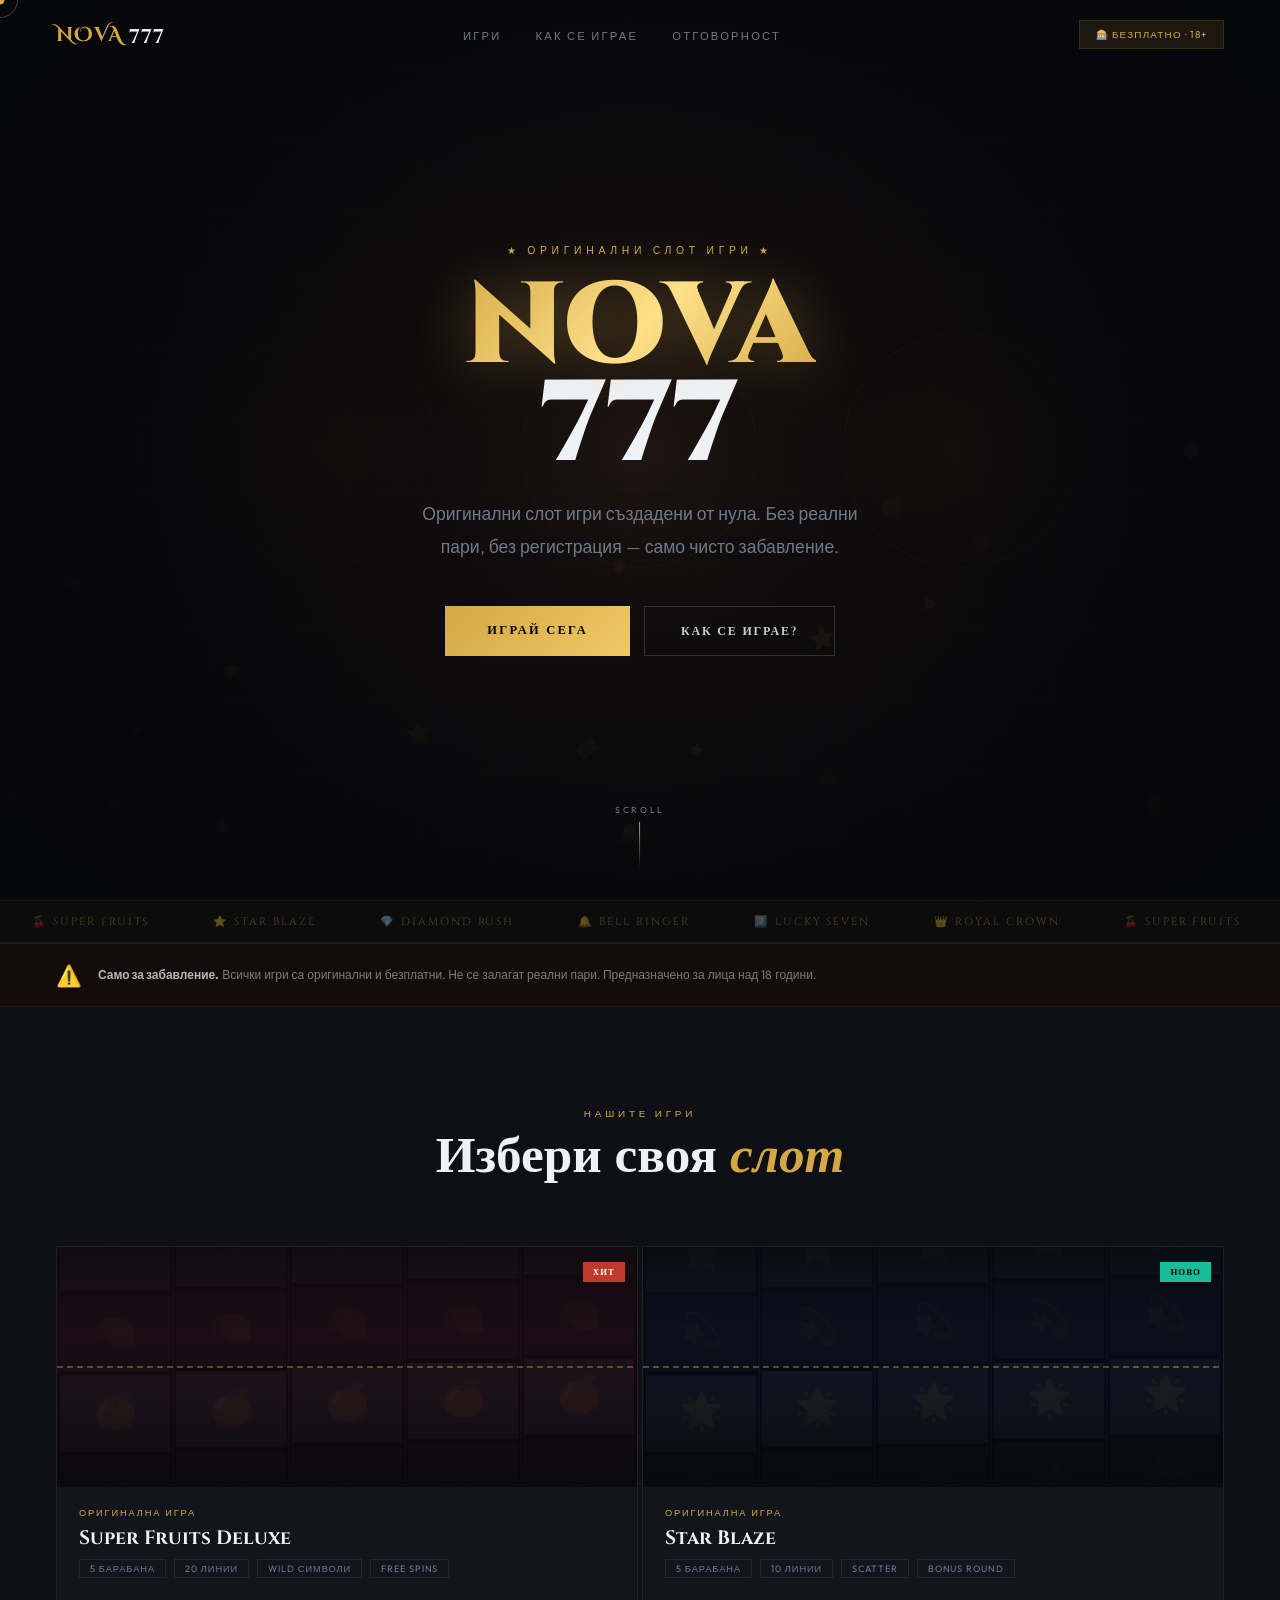
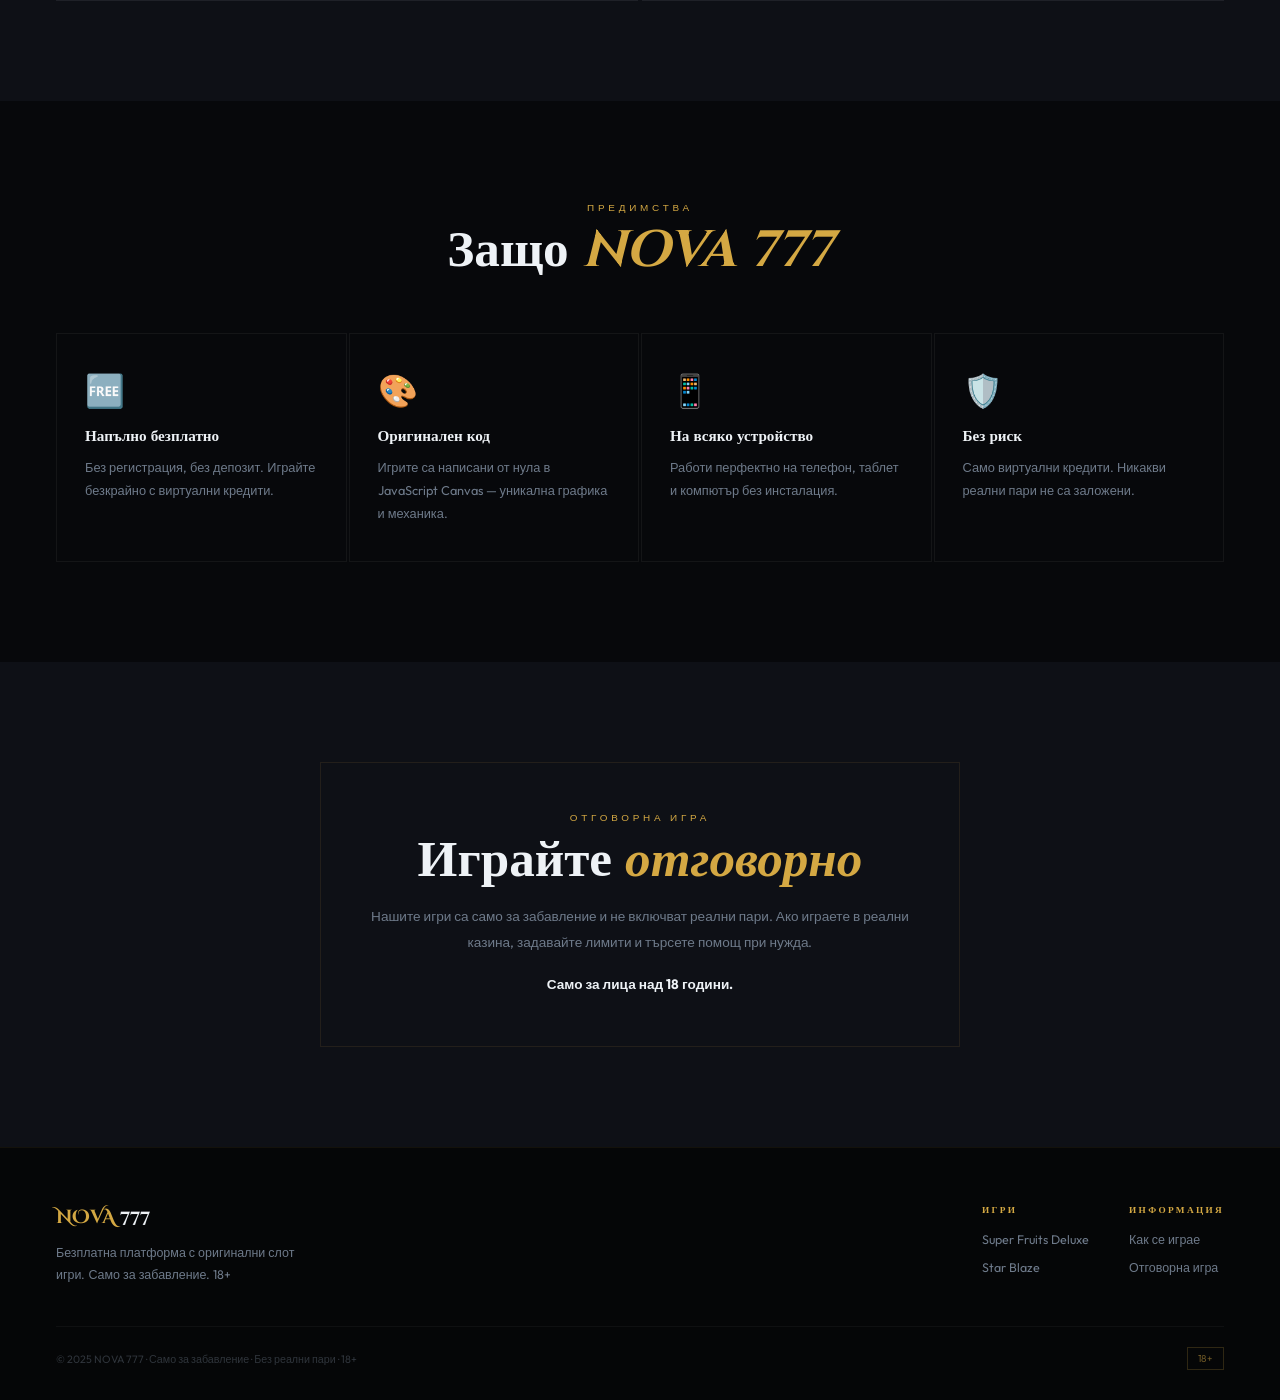
==== index.html @ d6bc98cc "Add files via upload" ====
<!DOCTYPE html>
<html lang="bg">
<head>
<meta charset="UTF-8">
<meta name="viewport" content="width=device-width, initial-scale=1.0">
<title>NOVA 777 — Безплатни Слот Игри</title>
<link href="https://fonts.googleapis.com/css2?family=Cinzel:wght@400;600;700;900&family=Cinzel+Decorative:wght@700&family=Outfit:wght@300;400;500;600&display=swap" rel="stylesheet">
<style>
:root{
  --bg:#07080b;
  --surface:#0e1016;
  --card:#13151c;
  --gold:#d4a843;
  --gold2:#f0c866;
  --gold3:#fde08a;
  --red:#c0392b;
  --teal:#1abc9c;
  --fog:#6e7a8a;
  --muted:#3a4250;
  --light:#c4cfd8;
  --white:#eef2f6;
  --border:rgba(212,168,67,.15);
}
*,*::before,*::after{margin:0;padding:0;box-sizing:border-box;}
html{scroll-behavior:smooth;}
body{background:var(--bg);color:var(--white);font-family:'Outfit',sans-serif;overflow-x:hidden;cursor:none;}

/* CURSOR */
.cur,.cur-r{position:fixed;pointer-events:none;z-index:9999;border-radius:50%;transform:translate(-50%,-50%);}
.cur{width:9px;height:9px;background:var(--gold);z-index:10000;transition:width .25s,height .25s,background .25s;}
.cur-r{width:36px;height:36px;border:1px solid rgba(212,168,67,.35);transition:width .2s,height .2s;}
body:has(a:hover) .cur,body:has(button:hover) .cur{width:18px;height:18px;background:var(--gold2);}
body:has(a:hover) .cur-r,body:has(button:hover) .cur-r{width:54px;height:54px;}

/* NAV */
nav{position:fixed;top:0;left:0;right:0;z-index:600;height:68px;display:flex;align-items:center;justify-content:space-between;padding:0 56px;transition:background .4s,border .4s;}
nav.solid{background:rgba(7,8,11,.96);backdrop-filter:blur(22px);border-bottom:1px solid var(--border);}
.logo{font-family:'Cinzel Decorative',serif;font-size:1.25rem;font-weight:700;color:var(--gold);text-decoration:none;letter-spacing:.06em;}
.logo em{color:var(--white);font-style:normal;}
.nav-links{display:flex;gap:34px;list-style:none;}
.nav-links a{font-size:.7rem;letter-spacing:.2em;text-transform:uppercase;color:var(--fog);text-decoration:none;transition:color .3s;}
.nav-links a:hover{color:var(--gold);}
.nav-pill{font-size:.62rem;letter-spacing:.12em;text-transform:uppercase;background:rgba(212,168,67,.1);border:1px solid var(--border);color:var(--gold);padding:7px 16px;font-family:'Outfit',sans-serif;}

/* HERO */
.hero{height:100vh;position:relative;display:flex;align-items:center;justify-content:center;text-align:center;overflow:hidden;}
#bgCanvas{position:absolute;inset:0;width:100%;height:100%;}
.hero-veil{position:absolute;inset:0;background:radial-gradient(ellipse at center,rgba(7,8,11,.2) 0%,rgba(7,8,11,.75) 60%,rgba(7,8,11,1) 100%);}
.hero-inner{position:relative;z-index:2;padding:0 24px;}
.hero-tag{font-size:.65rem;letter-spacing:.45em;text-transform:uppercase;color:var(--gold);margin-bottom:22px;opacity:0;animation:up .7s .3s ease both;}
.hero-h1{font-family:'Cinzel',serif;font-size:clamp(3.5rem,9vw,9.5rem);font-weight:900;line-height:.85;color:var(--white);opacity:0;animation:up .7s .6s ease both;}
.hero-h1 .shine{background:linear-gradient(135deg,var(--gold) 0%,var(--gold3) 50%,var(--gold) 100%);-webkit-background-clip:text;-webkit-text-fill-color:transparent;background-clip:text;filter:drop-shadow(0 0 30px rgba(212,168,67,.4));}
.hero-sub{font-size:clamp(.88rem,1.8vw,1.1rem);color:var(--fog);max-width:480px;margin:22px auto 0;line-height:1.9;font-weight:300;opacity:0;animation:up .7s .9s ease both;}
.hero-ctas{margin-top:42px;display:flex;gap:14px;justify-content:center;flex-wrap:wrap;opacity:0;animation:up .7s 1.2s ease both;}
.cta-main{font-family:'Cinzel',serif;font-size:.78rem;font-weight:700;letter-spacing:.18em;text-transform:uppercase;background:linear-gradient(135deg,var(--gold),var(--gold2));color:#000;padding:16px 42px;text-decoration:none;cursor:none;transition:all .3s;border:none;display:inline-block;}
.cta-main:hover{filter:brightness(1.12);transform:translateY(-2px);box-shadow:0 8px 28px rgba(212,168,67,.28);}
.cta-sec{font-family:'Cinzel',serif;font-size:.75rem;font-weight:600;letter-spacing:.15em;text-transform:uppercase;background:transparent;color:var(--light);padding:16px 36px;border:1px solid rgba(196,207,216,.2);text-decoration:none;cursor:none;display:inline-block;transition:all .3s;}
.cta-sec:hover{border-color:var(--gold);color:var(--gold);}
.hero-scroll{position:absolute;bottom:32px;left:50%;transform:translateX(-50%);display:flex;flex-direction:column;align-items:center;gap:7px;opacity:0;animation:fadeIn 1s 2s ease both;}
.hero-scroll span{font-size:.55rem;letter-spacing:.3em;text-transform:uppercase;color:var(--fog);}
.s-line{width:1px;height:46px;background:linear-gradient(var(--gold),transparent);animation:pulse 2s ease infinite;}
@keyframes up{from{opacity:0;transform:translateY(22px);}to{opacity:1;transform:translateY(0);}}
@keyframes fadeIn{from{opacity:0;}to{opacity:1;}}
@keyframes pulse{0%,100%{opacity:.35;}50%{opacity:1;}}

/* MARQUEE */
.ticker{padding:13px 0;overflow:hidden;border-top:1px solid rgba(212,168,67,.08);border-bottom:1px solid rgba(212,168,67,.08);background:rgba(212,168,67,.025);}
.ticker-inner{display:flex;width:max-content;animation:scroll 40s linear infinite;}
.t-item{padding:0 32px;white-space:nowrap;font-family:'Cinzel',serif;font-size:.68rem;letter-spacing:.18em;text-transform:uppercase;color:rgba(212,168,67,.35);}
@keyframes scroll{from{transform:translateX(0);}to{transform:translateX(-50%);}}

/* SECTIONS */
.section{padding:100px 56px;}
.s-label{font-size:.62rem;letter-spacing:.38em;text-transform:uppercase;color:var(--gold);margin-bottom:13px;}
.s-h{font-family:'Cinzel',serif;font-weight:700;font-size:clamp(2rem,4vw,3.8rem);line-height:.95;color:var(--white);}
.s-h em{font-style:italic;color:var(--gold);}

/* GAMES LOBBY */
.lobby{background:var(--surface);}
.lobby-head{text-align:center;margin-bottom:64px;}
.games-grid{display:grid;grid-template-columns:repeat(2,1fr);gap:4px;}
.game-tile{position:relative;background:var(--card);border:1px solid rgba(255,255,255,.05);overflow:hidden;cursor:none;transition:border-color .4s;}
.game-tile:hover{border-color:var(--border);}
.game-preview{height:240px;position:relative;overflow:hidden;}
.game-preview canvas{width:100%;height:100%;display:block;}
.game-hover{position:absolute;inset:0;display:flex;align-items:center;justify-content:center;background:rgba(7,8,11,.75);opacity:0;transition:opacity .4s;}
.game-tile:hover .game-hover{opacity:1;}
.play-cta{font-family:'Cinzel',serif;font-size:.75rem;font-weight:700;letter-spacing:.18em;text-transform:uppercase;background:var(--gold);color:#000;padding:13px 32px;border:none;cursor:none;transition:background .3s;}
.play-cta:hover{background:var(--gold2);}
.game-meta{padding:20px 22px 22px;}
.game-label{font-size:.58rem;letter-spacing:.2em;text-transform:uppercase;color:var(--gold);margin-bottom:7px;}
.game-title{font-family:'Cinzel',serif;font-size:1.2rem;font-weight:700;color:var(--white);margin-bottom:8px;}
.game-info-row{display:flex;gap:8px;flex-wrap:wrap;}
.game-chip{font-size:.58rem;letter-spacing:.1em;text-transform:uppercase;border:1px solid rgba(255,255,255,.07);color:var(--fog);padding:3px 10px;}
.game-badge-wrap{position:absolute;top:12px;right:12px;}
.gbadge{font-family:'Cinzel',serif;font-size:.55rem;font-weight:700;letter-spacing:.12em;text-transform:uppercase;padding:4px 10px;}
.gbadge-hot{background:var(--red);color:#fff;}
.gbadge-new{background:var(--teal);color:#000;}

/* FEATURES */
.features{background:var(--bg);}
.feat-grid{display:grid;grid-template-columns:repeat(4,1fr);gap:2px;margin-top:58px;}
.feat{padding:36px 28px;border:1px solid rgba(255,255,255,.05);transition:border-color .4s,background .4s;}
.feat:hover{border-color:var(--border);background:rgba(212,168,67,.03);}
.feat-ico{font-size:2rem;margin-bottom:16px;}
.feat h3{font-family:'Cinzel',serif;font-size:.95rem;font-weight:700;color:var(--white);margin-bottom:9px;}
.feat p{font-size:.8rem;color:var(--fog);line-height:1.8;}

/* DISCLAIMER */
.disc{background:rgba(192,57,43,.06);border-top:1px solid rgba(192,57,43,.18);border-bottom:1px solid rgba(192,57,43,.18);padding:18px 56px;display:flex;gap:16px;align-items:center;}
.disc p{font-size:.75rem;color:rgba(255,255,255,.45);line-height:1.6;}
.disc strong{color:rgba(255,255,255,.7);}

/* FOOTER */
footer{background:#050607;padding:56px 56px 30px;border-top:1px solid rgba(212,168,67,.07);}
.foot-row{display:flex;justify-content:space-between;align-items:flex-start;gap:40px;flex-wrap:wrap;margin-bottom:40px;}
.foot-logo{font-family:'Cinzel Decorative',serif;font-size:1.2rem;font-weight:700;color:var(--gold);display:block;margin-bottom:12px;text-decoration:none;}
.foot-logo em{color:var(--white);font-style:normal;}
.foot-desc{font-size:.78rem;color:var(--fog);line-height:1.8;max-width:260px;}
.foot-links{display:flex;gap:40px;}
.foot-col h4{font-family:'Cinzel',serif;font-size:.58rem;letter-spacing:.25em;text-transform:uppercase;color:var(--gold);margin-bottom:12px;}
.foot-col ul{list-style:none;display:flex;flex-direction:column;gap:8px;}
.foot-col a{font-size:.78rem;color:var(--fog);text-decoration:none;transition:color .3s;}
.foot-col a:hover{color:var(--gold);}
.foot-bottom{display:flex;justify-content:space-between;align-items:center;padding-top:20px;border-top:1px solid rgba(255,255,255,.04);flex-wrap:wrap;gap:10px;}
.foot-bottom p{font-size:.67rem;color:rgba(110,122,138,.4);}
.age-badge{font-size:.62rem;letter-spacing:.08em;border:1px solid rgba(212,168,67,.2);color:rgba(212,168,67,.5);padding:4px 10px;}

/* REVEAL */
.reveal{opacity:0;transform:translateY(28px);transition:opacity .85s ease,transform .85s ease;}
.reveal.in{opacity:1;transform:translateY(0);}

@media(max-width:960px){
  nav{padding:0 22px;} .nav-links{display:none;}
  .section,.lobby,.features,.disc,footer{padding-left:22px;padding-right:22px;}
  .games-grid{grid-template-columns:1fr;}
  .feat-grid{grid-template-columns:1fr 1fr;}
}
@media(max-width:520px){.feat-grid{grid-template-columns:1fr;}}
</style>
</head>
<body>
<div class="cur" id="cur"></div>
<div class="cur-r" id="curR"></div>

<!-- NAV -->
<nav id="nav">
  <a href="index.html" class="logo">NOVA <em>777</em></a>
  <ul class="nav-links">
    <li><a href="#games">Игри</a></li>
    <li><a href="#how">Как се играе</a></li>
    <li><a href="#responsible">Отговорност</a></li>
  </ul>
  <div class="nav-pill">🎰 Безплатно · 18+</div>
</nav>

<!-- HERO -->
<section class="hero">
  <canvas id="bgCanvas"></canvas>
  <div class="hero-veil"></div>
  <div class="hero-inner">
    <p class="hero-tag">★ Оригинални слот игри ★</p>
    <h1 class="hero-h1"><span class="shine">NOVA</span><br>777</h1>
    <p class="hero-sub">Оригинални слот игри създадени от нула. Без реални пари, без регистрация — само чисто забавление.</p>
    <div class="hero-ctas">
      <a href="#games" class="cta-main">Играй сега</a>
      <a href="#how" class="cta-sec">Как се играе?</a>
    </div>
  </div>
  <div class="hero-scroll"><span>Scroll</span><div class="s-line"></div></div>
</section>

<!-- TICKER -->
<div class="ticker">
  <div class="ticker-inner">
    <div class="t-item">🍒 Super Fruits</div><div class="t-item">⭐ Star Blaze</div>
    <div class="t-item">💎 Diamond Rush</div><div class="t-item">🔔 Bell Ringer</div>
    <div class="t-item">7️⃣ Lucky Seven</div><div class="t-item">👑 Royal Crown</div>
    <div class="t-item">🍒 Super Fruits</div><div class="t-item">⭐ Star Blaze</div>
    <div class="t-item">💎 Diamond Rush</div><div class="t-item">🔔 Bell Ringer</div>
    <div class="t-item">7️⃣ Lucky Seven</div><div class="t-item">👑 Royal Crown</div>
  </div>
</div>

<!-- DISCLAIMER -->
<div class="disc">
  <span style="font-size:1.3rem;flex-shrink:0">⚠️</span>
  <p><strong>Само за забавление.</strong> Всички игри са оригинални и безплатни. Не се залагат реални пари. Предназначено за лица над 18 години.</p>
</div>

<!-- GAMES -->
<section class="lobby section" id="games">
  <div class="lobby-head reveal">
    <p class="s-label">Нашите игри</p>
    <h2 class="s-h">Избери своя <em>слот</em></h2>
  </div>
  <div class="games-grid reveal">

    <!-- GAME 1 — Super Fruits -->
    <div class="game-tile">
      <div class="game-preview">
        <canvas id="previewCanvas1"></canvas>
        <div class="game-hover">
          <a href="slot-superfruits.html" class="play-cta">▶ Играй безплатно</a>
        </div>
      </div>
      <div class="game-badge-wrap"><span class="gbadge gbadge-hot">ХИТ</span></div>
      <div class="game-meta">
        <div class="game-label">Оригинална игра</div>
        <div class="game-title">Super Fruits Deluxe</div>
        <div class="game-info-row">
          <span class="game-chip">5 барабана</span>
          <span class="game-chip">20 линии</span>
          <span class="game-chip">Wild символи</span>
          <span class="game-chip">Free Spins</span>
        </div>
      </div>
    </div>

    <!-- GAME 2 — Star Blaze -->
    <div class="game-tile">
      <div class="game-preview">
        <canvas id="previewCanvas2"></canvas>
        <div class="game-hover">
          <a href="slot-starblaze.html" class="play-cta">▶ Играй безплатно</a>
        </div>
      </div>
      <div class="game-badge-wrap"><span class="gbadge gbadge-new">НОВО</span></div>
      <div class="game-meta">
        <div class="game-label">Оригинална игра</div>
        <div class="game-title">Star Blaze</div>
        <div class="game-info-row">
          <span class="game-chip">5 барабана</span>
          <span class="game-chip">10 линии</span>
          <span class="game-chip">Scatter</span>
          <span class="game-chip">Bonus Round</span>
        </div>
      </div>
    </div>

  </div>
</section>

<!-- FEATURES -->
<section class="features section" id="how">
  <div class="reveal" style="text-align:center">
    <p class="s-label">Предимства</p>
    <h2 class="s-h">Защо <em>NOVA 777</em></h2>
  </div>
  <div class="feat-grid">
    <div class="feat reveal"><div class="feat-ico">🆓</div><h3>Напълно безплатно</h3><p>Без регистрация, без депозит. Играйте безкрайно с виртуални кредити.</p></div>
    <div class="feat reveal" style="transition-delay:.1s"><div class="feat-ico">🎨</div><h3>Оригинален код</h3><p>Игрите са написани от нула в JavaScript Canvas — уникална графика и механика.</p></div>
    <div class="feat reveal" style="transition-delay:.2s"><div class="feat-ico">📱</div><h3>На всяко устройство</h3><p>Работи перфектно на телефон, таблет и компютър без инсталация.</p></div>
    <div class="feat reveal" style="transition-delay:.3s"><div class="feat-ico">🛡️</div><h3>Без риск</h3><p>Само виртуални кредити. Никакви реални пари не са заложени.</p></div>
  </div>
</section>

<!-- RESPONSIBLE -->
<section class="section" id="responsible" style="background:var(--surface);text-align:center;">
  <div class="reveal" style="max-width:640px;margin:0 auto;border:1px solid rgba(212,168,67,.1);padding:48px 40px;">
    <p class="s-label">Отговорна игра</p>
    <h2 class="s-h" style="margin-bottom:18px;">Играйте <em>отговорно</em></h2>
    <p style="font-size:.85rem;color:var(--fog);line-height:1.9;margin-bottom:16px;">Нашите игри са само за забавление и не включват реални пари. Ако играете в реални казина, задавайте лимити и търсете помощ при нужда.</p>
    <p style="font-size:.85rem;color:var(--fog);line-height:1.9;"><strong style="color:var(--white)">Само за лица над 18 години.</strong></p>
  </div>
</section>

<!-- FOOTER -->
<footer>
  <div class="foot-row">
    <div>
      <a href="index.html" class="foot-logo">NOVA <em>777</em></a>
      <p class="foot-desc">Безплатна платформа с оригинални слот игри. Само за забавление. 18+</p>
    </div>
    <div class="foot-links">
      <div class="foot-col">
        <h4>Игри</h4>
        <ul>
          <li><a href="slot-superfruits.html">Super Fruits Deluxe</a></li>
          <li><a href="slot-starblaze.html">Star Blaze</a></li>
        </ul>
      </div>
      <div class="foot-col">
        <h4>Информация</h4>
        <ul>
          <li><a href="#how">Как се играе</a></li>
          <li><a href="#responsible">Отговорна игра</a></li>
        </ul>
      </div>
    </div>
  </div>
  <div class="foot-bottom">
    <p>© 2025 NOVA 777 · Само за забавление · Без реални пари · 18+</p>
    <span class="age-badge">18+</span>
  </div>
</footer>

<script>
// CURSOR
const cur=document.getElementById('cur'),curR=document.getElementById('curR');
let mx=0,my=0,rx=0,ry=0;
document.addEventListener('mousemove',e=>{mx=e.clientX;my=e.clientY;cur.style.left=mx+'px';cur.style.top=my+'px';});
(function a(){rx+=(mx-rx)*.12;ry+=(my-ry)*.12;curR.style.left=rx+'px';curR.style.top=ry+'px';requestAnimationFrame(a);})();
window.addEventListener('scroll',()=>document.getElementById('nav').classList.toggle('solid',scrollY>50));
const ro=new IntersectionObserver(e=>e.forEach(x=>{if(x.isIntersecting){x.target.classList.add('in');ro.unobserve(x.target);}}),{threshold:.1});
document.querySelectorAll('.reveal').forEach(el=>ro.observe(el));

// HERO CANVAS — particle reel
(function(){
  const cv=document.getElementById('bgCanvas'),ctx=cv.getContext('2d');
  let W,H,t=0;
  const resize=()=>{W=cv.width=cv.offsetWidth;H=cv.height=cv.offsetHeight;};
  resize();window.addEventListener('resize',resize);
  const SYMS=['🍒','7','⭐','💎','🔔','🃏','🍋','🍊','🫐'];
  const pts=Array.from({length:55},()=>({x:Math.random(),y:Math.random()+.5,vy:.0003+Math.random()*.0004,s:SYMS[Math.floor(Math.random()*SYMS.length)],sz:Math.random()*14+8,op:Math.random()*.1+.03,r:Math.random()*6.28,vr:(Math.random()-.5)*.002}));
  function draw(){
    const bg=ctx.createRadialGradient(W/2,H/2,0,W/2,H/2,Math.max(W,H)*.75);
    bg.addColorStop(0,'#10080c');bg.addColorStop(.6,'#080608');bg.addColorStop(1,'#050407');
    ctx.fillStyle=bg;ctx.fillRect(0,0,W,H);
    // grid
    ctx.strokeStyle='rgba(212,168,67,.03)';ctx.lineWidth=1;
    for(let x=0;x<W;x+=70){ctx.beginPath();ctx.moveTo(x,0);ctx.lineTo(x,H);ctx.stroke();}
    for(let y=0;y<H;y+=70){ctx.beginPath();ctx.moveTo(0,y);ctx.lineTo(W,y);ctx.stroke();}
    // center glow
    const cg=ctx.createRadialGradient(W/2,H/2,0,W/2,H/2,W*.5);
    cg.addColorStop(0,'rgba(212,168,67,.07)');cg.addColorStop(1,'rgba(212,168,67,0)');
    ctx.fillStyle=cg;ctx.fillRect(0,0,W,H);
    // symbols
    pts.forEach(p=>{
      p.y-=p.vy;p.r+=p.vr;
      if(p.y<-.05)p.y=1.05;
      ctx.save();ctx.globalAlpha=p.op;ctx.translate(p.x*W,p.y*H);ctx.rotate(p.r);
      ctx.font=`${p.sz}px serif`;ctx.textAlign='center';ctx.textBaseline='middle';
      ctx.fillText(p.s,0,0);ctx.restore();
    });
    // rings
    [.25,.5,.75].forEach((rx,i)=>{
      const ry2=H*.5,rad=Math.min(W,H)*.13;
      ctx.save();ctx.translate(rx*W,ry2);ctx.rotate(t*.002*(i%2?1:-1));
      ctx.beginPath();ctx.arc(0,0,rad,0,Math.PI*2);
      const rg=ctx.createRadialGradient(0,0,0,0,0,rad);
      rg.addColorStop(0,`rgba(212,168,67,${.03+i*.01})`);rg.addColorStop(1,'rgba(212,168,67,0)');
      ctx.fillStyle=rg;ctx.fill();
      ctx.strokeStyle=`rgba(212,168,67,${.04+i*.015})`;ctx.lineWidth=1;ctx.stroke();
      ctx.restore();
    });
    t+=.4;requestAnimationFrame(draw);
  }
  draw();
})();

// PREVIEW CANVASES
function drawPreview(id,colors,symbols){
  const cv=document.getElementById(id);if(!cv)return;
  const ctx=cv.getContext('2d');
  cv.width=cv.offsetWidth;cv.height=cv.offsetHeight;
  const W=cv.width,H=cv.height;
  let t=0,reelPos=[0,0,0,0,0];
  const COLS=5,SYM_H=H/3;
  function frame(){
    // BG
    const bg=ctx.createLinearGradient(0,0,0,H);
    bg.addColorStop(0,colors[0]);bg.addColorStop(1,colors[1]);
    ctx.fillStyle=bg;ctx.fillRect(0,0,W,H);
    // Reels
    const rW=W/COLS;
    for(let c=0;c<COLS;c++){
      reelPos[c]=(reelPos[c]+.8+c*.1)%(symbols.length*SYM_H);
      ctx.save();ctx.rect(c*rW+2,0,rW-4,H);ctx.clip();
      for(let s=0;s<symbols.length+2;s++){
        const sy=s*SYM_H-reelPos[c];
        if(sy>-SYM_H&&sy<H+SYM_H){
          // reel bg
          ctx.fillStyle=`rgba(255,255,255,${s%2===0?.04:.02})`;
          ctx.fillRect(c*rW+3,sy+2,rW-6,SYM_H-4);
          // symbol
          ctx.font=`${SYM_H*.45}px serif`;ctx.textAlign='center';ctx.textBaseline='middle';
          ctx.fillText(symbols[s%symbols.length],c*rW+rW/2,sy+SYM_H/2);
        }
      }
      ctx.restore();
      // divider
      ctx.strokeStyle='rgba(255,255,255,.06)';ctx.lineWidth=1;
      ctx.beginPath();ctx.moveTo(c*rW,0);ctx.lineTo(c*rW,H);ctx.stroke();
    }
    // payline
    const py=H/2;
    ctx.strokeStyle='rgba(212,168,67,.4)';ctx.lineWidth=2;ctx.setLineDash([6,4]);
    ctx.beginPath();ctx.moveTo(0,py);ctx.lineTo(W,py);ctx.stroke();
    ctx.setLineDash([]);
    // vignette
    const vg=ctx.createLinearGradient(0,0,0,H);
    vg.addColorStop(0,'rgba(7,8,11,.7)');vg.addColorStop(.35,'rgba(7,8,11,0)');
    vg.addColorStop(.65,'rgba(7,8,11,0)');vg.addColorStop(1,'rgba(7,8,11,.7)');
    ctx.fillStyle=vg;ctx.fillRect(0,0,W,H);
    t++;requestAnimationFrame(frame);
  }
  frame();
}
drawPreview('previewCanvas1',['#1a0a10','#0d0510'],['🍒','🍋','🍊','🍇','🍉','⭐','💎','🔔']);
drawPreview('previewCanvas2',['#050d1a','#030810'],['⭐','💫','🌟','✨','🌙','🌠','💠','🔷']);
</script>
</body>
</html>
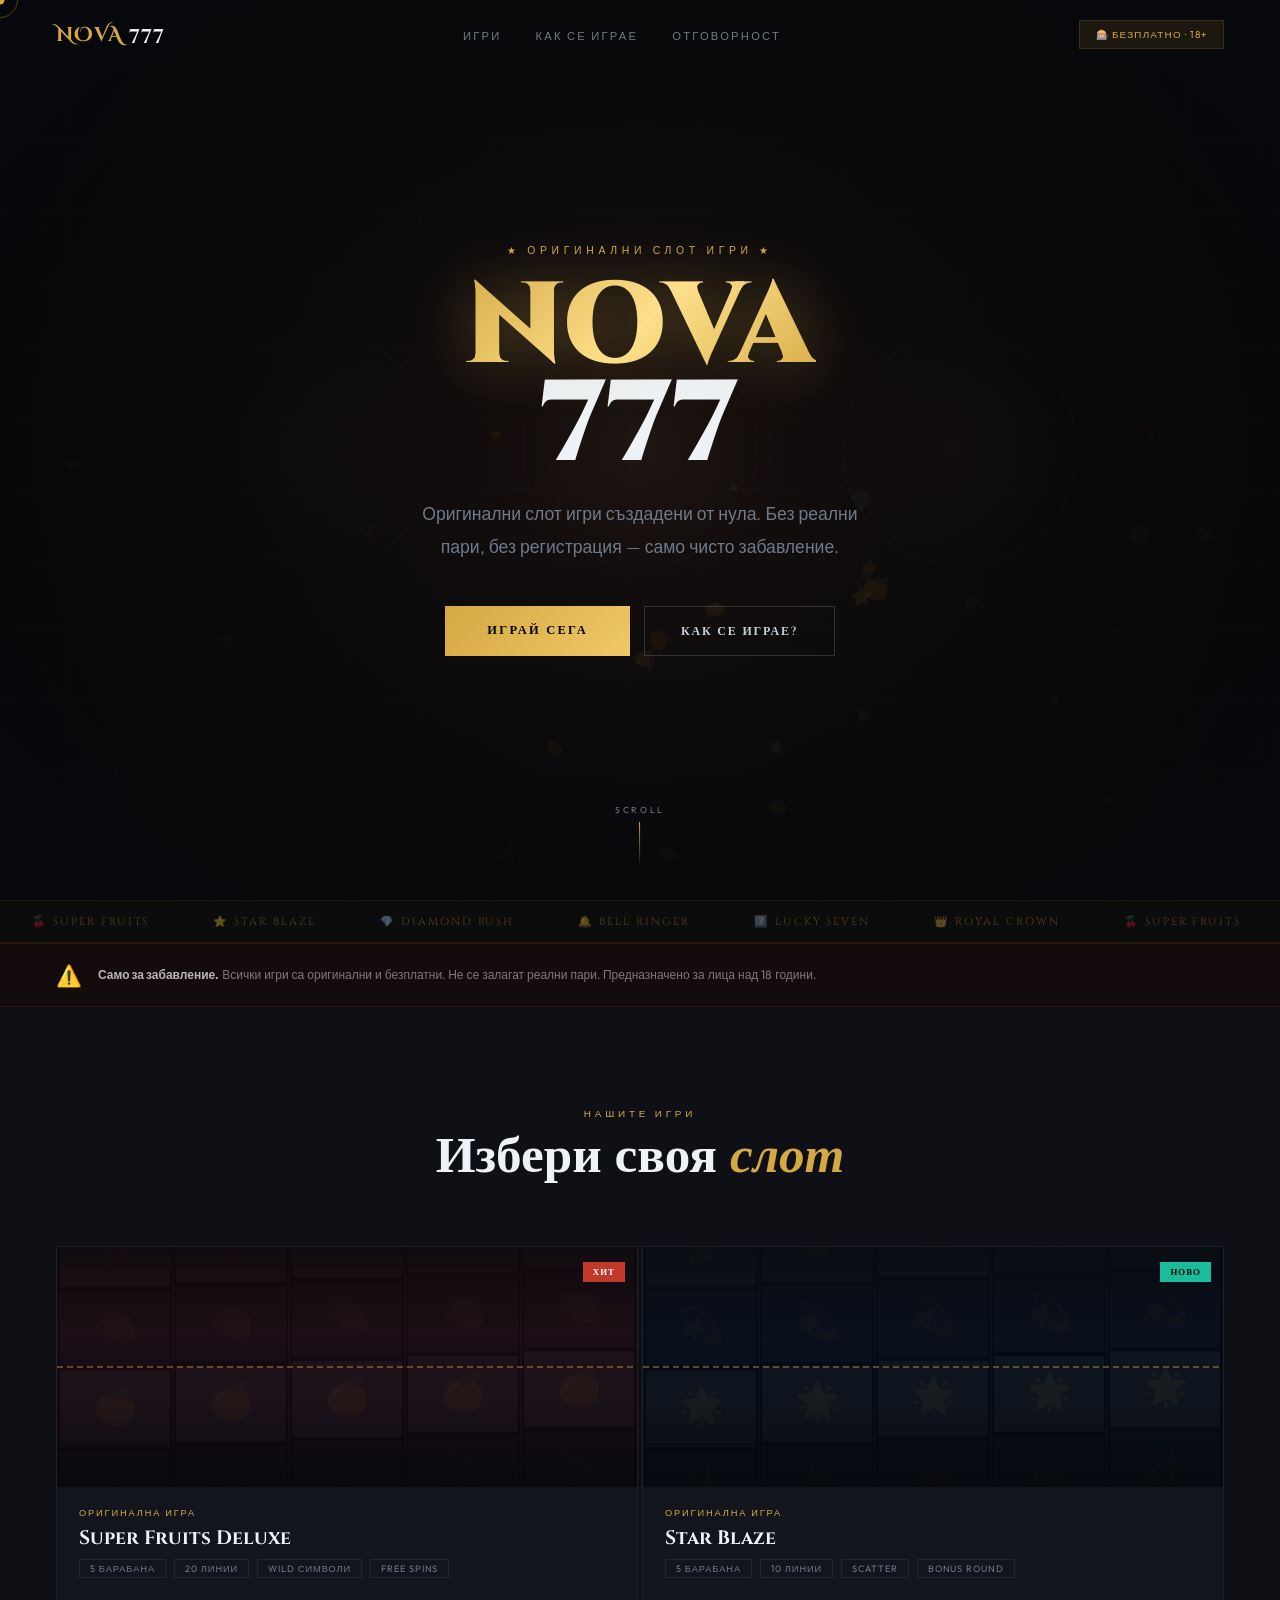
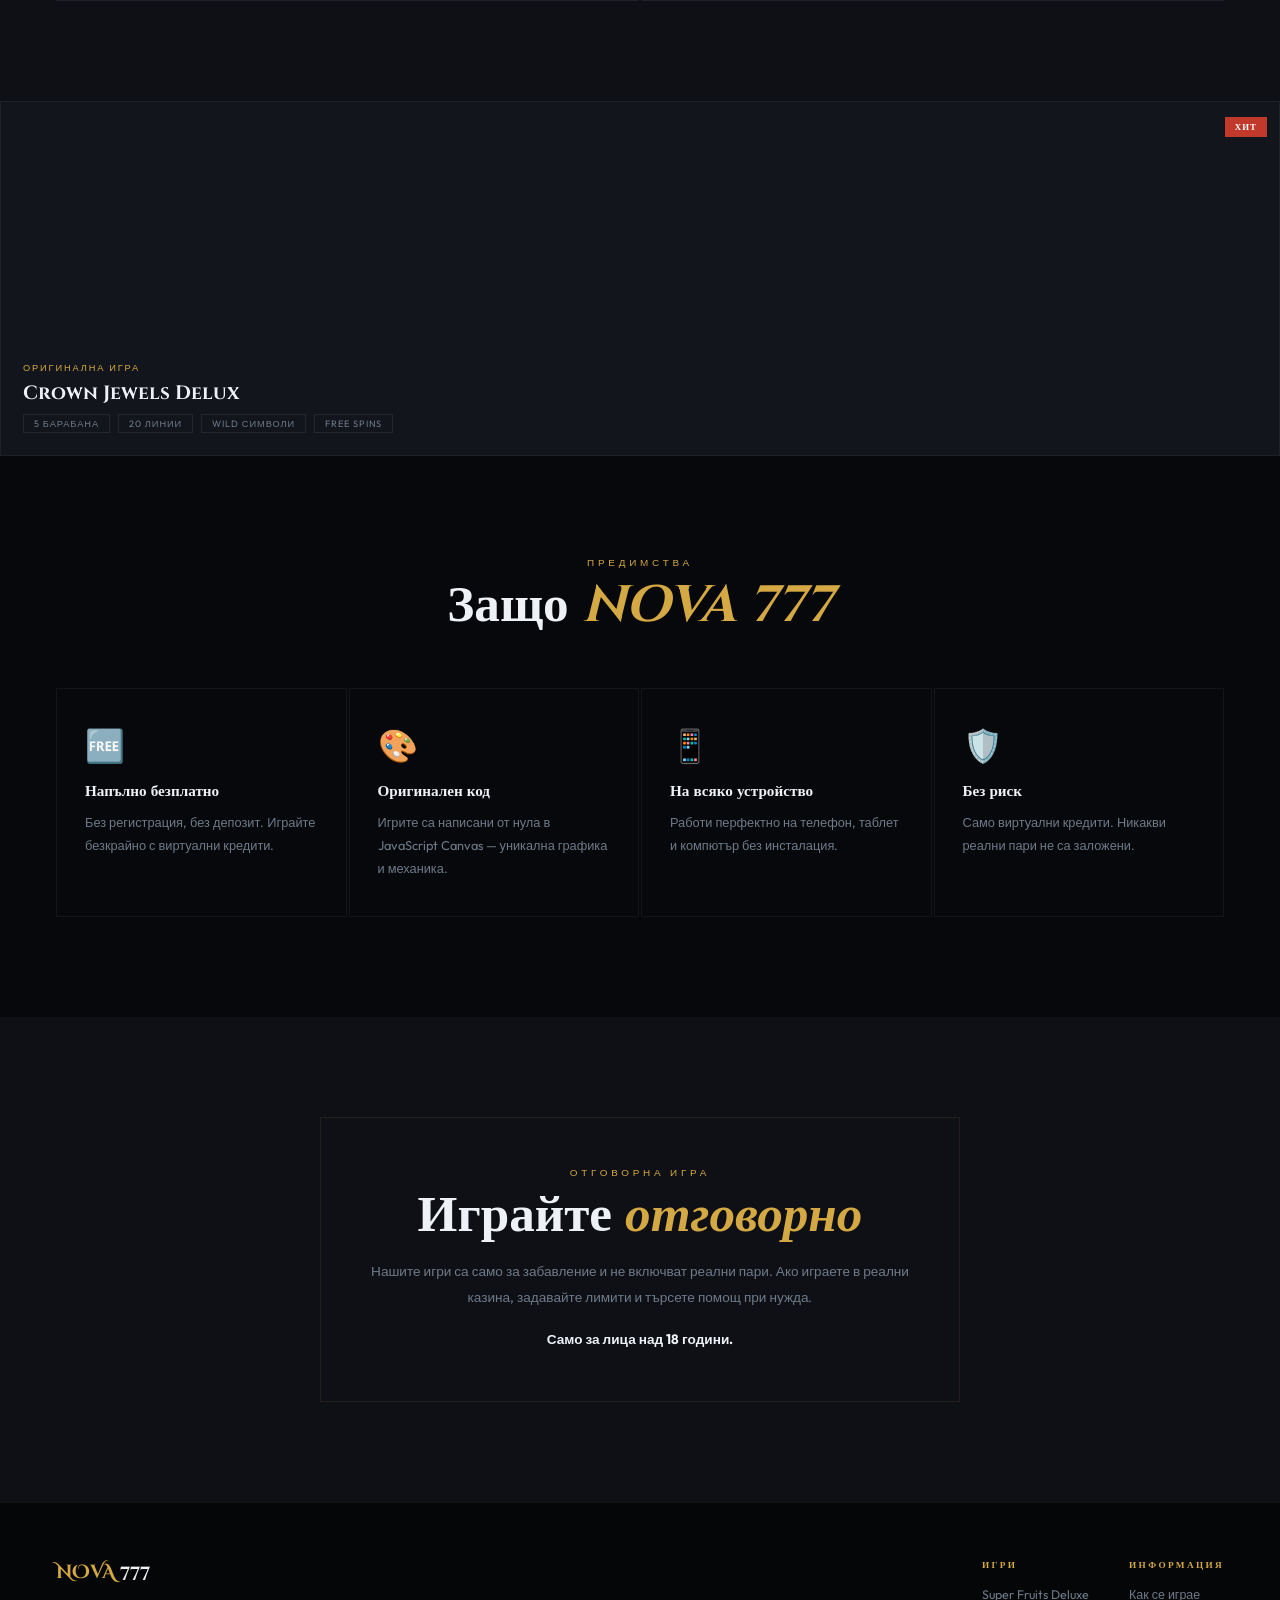
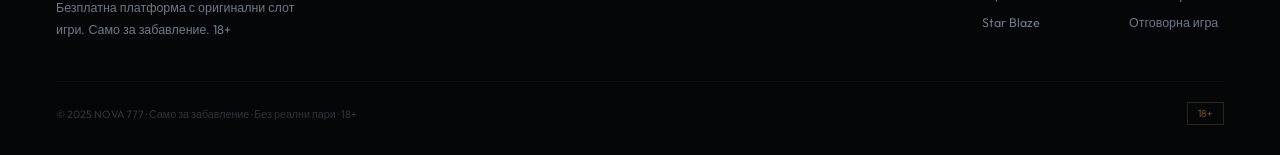
==== commit 96cc60e1: "Add files via upload" ====
--- a/index.html
+++ b/index.html
@@ -240,6 +240,27 @@
 
   </div>
 </section>
+
+    <!-- GAME 3 — Crown Jewels -->
+    <div class="game-tile">
+      <div class="game-preview">
+        <canvas id="previewCanvas1"></canvas>
+        <div class="game-hover">
+          <a href="slot-crownjewels.html" class="play-cta">▶ Играй безплатно</a>
+        </div>
+      </div>
+      <div class="game-badge-wrap"><span class="gbadge gbadge-hot">ХИТ</span></div>
+      <div class="game-meta">
+        <div class="game-label">Оригинална игра</div>
+        <div class="game-title">Crown Jewels Delux</div>
+        <div class="game-info-row">
+          <span class="game-chip">5 барабана</span>
+          <span class="game-chip">20 линии</span>
+          <span class="game-chip">Wild символи</span>
+          <span class="game-chip">Free Spins</span>
+        </div>
+      </div>
+    </div>
 
 <!-- FEATURES -->
 <section class="features section" id="how">
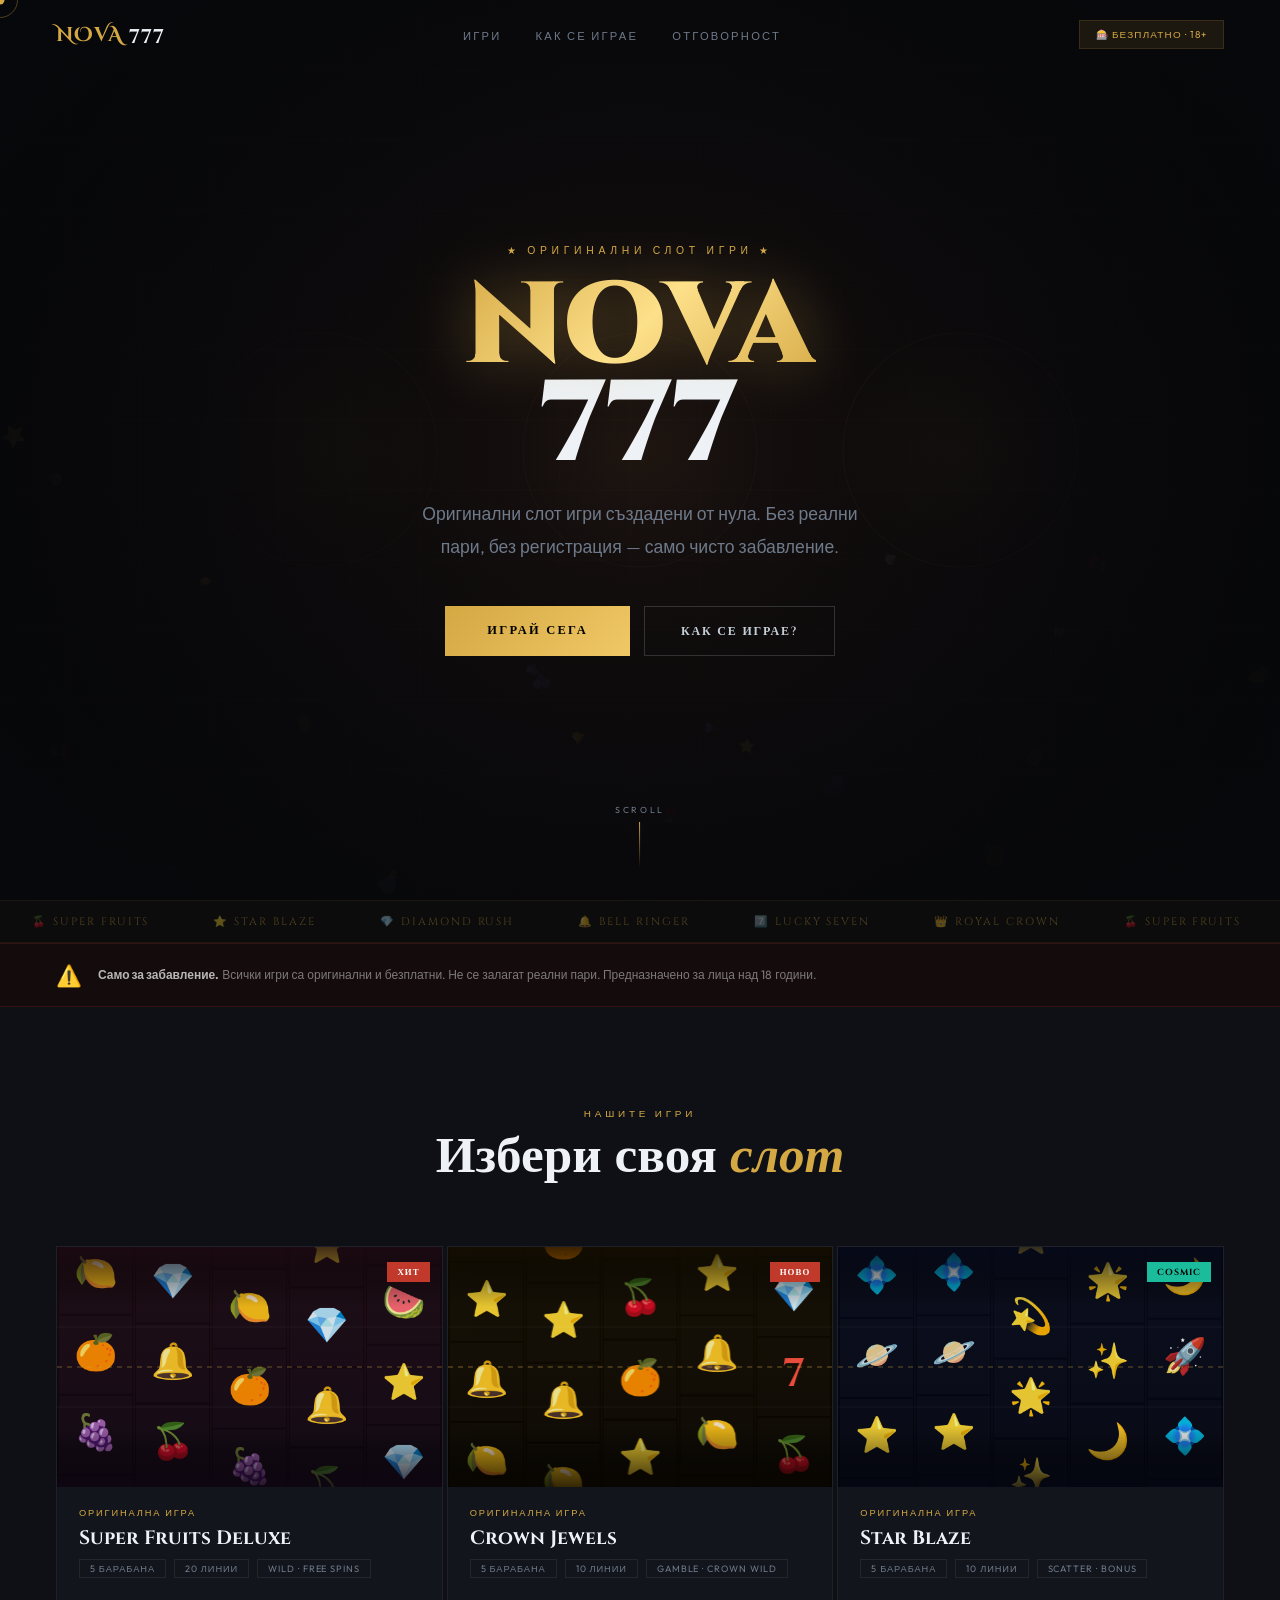
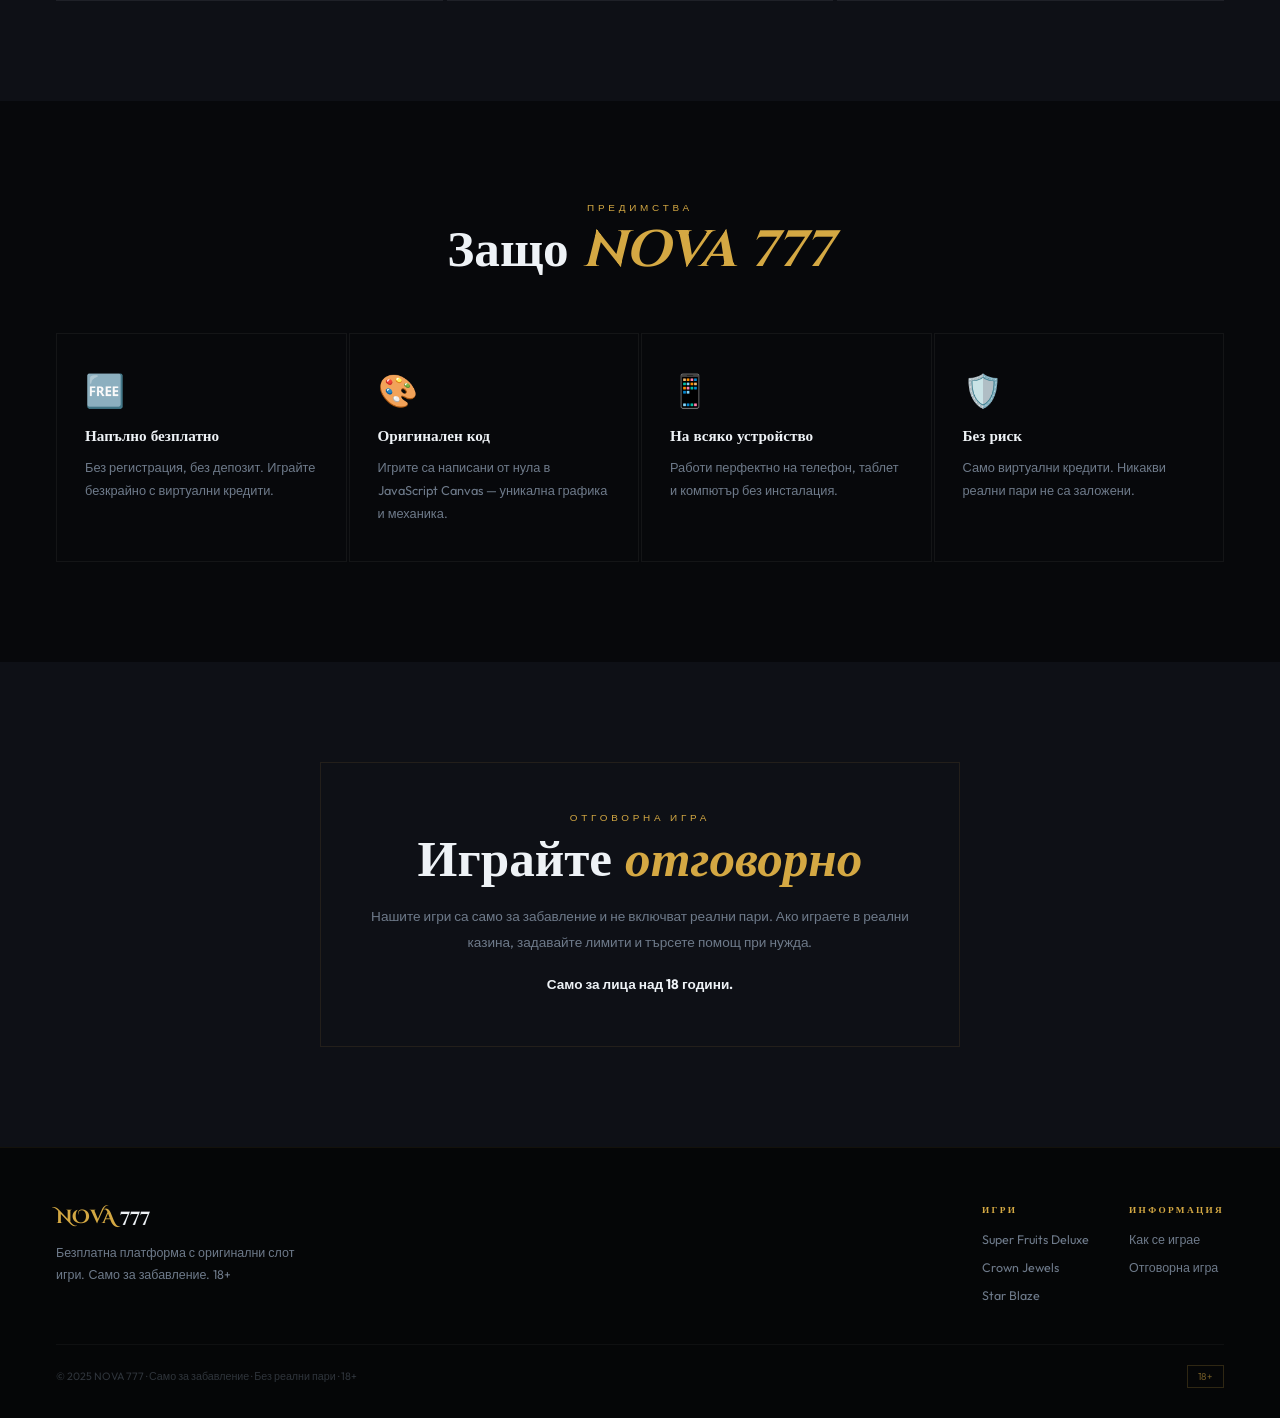
==== commit 4099ac20: "Add files via upload" ====
--- a/index.html
+++ b/index.html
@@ -78,7 +78,7 @@
 /* GAMES LOBBY */
 .lobby{background:var(--surface);}
 .lobby-head{text-align:center;margin-bottom:64px;}
-.games-grid{display:grid;grid-template-columns:repeat(2,1fr);gap:4px;}
+.games-grid{display:grid;grid-template-columns:repeat(3,1fr);gap:4px;}
 .game-tile{position:relative;background:var(--card);border:1px solid rgba(255,255,255,.05);overflow:hidden;cursor:none;transition:border-color .4s;}
 .game-tile:hover{border-color:var(--border);}
 .game-preview{height:240px;position:relative;overflow:hidden;}
@@ -199,7 +199,7 @@
     <!-- GAME 1 — Super Fruits -->
     <div class="game-tile">
       <div class="game-preview">
-        <canvas id="previewCanvas1"></canvas>
+        <canvas id="pv1"></canvas>
         <div class="game-hover">
           <a href="slot-superfruits.html" class="play-cta">▶ Играй безплатно</a>
         </div>
@@ -211,56 +211,53 @@
         <div class="game-info-row">
           <span class="game-chip">5 барабана</span>
           <span class="game-chip">20 линии</span>
-          <span class="game-chip">Wild символи</span>
-          <span class="game-chip">Free Spins</span>
-        </div>
-      </div>
-    </div>
-
-    <!-- GAME 2 — Star Blaze -->
+          <span class="game-chip">Wild · Free Spins</span>
+        </div>
+      </div>
+    </div>
+
+    <!-- GAME 2 — Crown Jewels -->
     <div class="game-tile">
       <div class="game-preview">
-        <canvas id="previewCanvas2"></canvas>
+        <canvas id="pv2"></canvas>
+        <div class="game-hover">
+          <a href="slot-crownjewels.html" class="play-cta">▶ Играй безплатно</a>
+        </div>
+      </div>
+      <div class="game-badge-wrap"><span class="gbadge gbadge-hot">НОВО</span></div>
+      <div class="game-meta">
+        <div class="game-label">Оригинална игра</div>
+        <div class="game-title">Crown Jewels</div>
+        <div class="game-info-row">
+          <span class="game-chip">5 барабана</span>
+          <span class="game-chip">10 линии</span>
+          <span class="game-chip">Gamble · Crown Wild</span>
+        </div>
+      </div>
+    </div>
+
+    <!-- GAME 3 — Star Blaze -->
+    <div class="game-tile">
+      <div class="game-preview">
+        <canvas id="pv3"></canvas>
         <div class="game-hover">
           <a href="slot-starblaze.html" class="play-cta">▶ Играй безплатно</a>
         </div>
       </div>
-      <div class="game-badge-wrap"><span class="gbadge gbadge-new">НОВО</span></div>
+      <div class="game-badge-wrap"><span class="gbadge gbadge-new">COSMIC</span></div>
       <div class="game-meta">
         <div class="game-label">Оригинална игра</div>
         <div class="game-title">Star Blaze</div>
         <div class="game-info-row">
           <span class="game-chip">5 барабана</span>
           <span class="game-chip">10 линии</span>
-          <span class="game-chip">Scatter</span>
-          <span class="game-chip">Bonus Round</span>
+          <span class="game-chip">Scatter · Bonus</span>
         </div>
       </div>
     </div>
 
   </div>
 </section>
-
-    <!-- GAME 3 — Crown Jewels -->
-    <div class="game-tile">
-      <div class="game-preview">
-        <canvas id="previewCanvas1"></canvas>
-        <div class="game-hover">
-          <a href="slot-crownjewels.html" class="play-cta">▶ Играй безплатно</a>
-        </div>
-      </div>
-      <div class="game-badge-wrap"><span class="gbadge gbadge-hot">ХИТ</span></div>
-      <div class="game-meta">
-        <div class="game-label">Оригинална игра</div>
-        <div class="game-title">Crown Jewels Delux</div>
-        <div class="game-info-row">
-          <span class="game-chip">5 барабана</span>
-          <span class="game-chip">20 линии</span>
-          <span class="game-chip">Wild символи</span>
-          <span class="game-chip">Free Spins</span>
-        </div>
-      </div>
-    </div>
 
 <!-- FEATURES -->
 <section class="features section" id="how">
@@ -298,6 +295,7 @@
         <h4>Игри</h4>
         <ul>
           <li><a href="slot-superfruits.html">Super Fruits Deluxe</a></li>
+          <li><a href="slot-crownjewels.html">Crown Jewels</a></li>
           <li><a href="slot-starblaze.html">Star Blaze</a></li>
         </ul>
       </div>
@@ -371,55 +369,66 @@
 })();
 
 // PREVIEW CANVASES
-function drawPreview(id,colors,symbols){
-  const cv=document.getElementById(id);if(!cv)return;
+function drawPreview(id, colors, symbols, isCrown){
+  const cv=document.getElementById(id); if(!cv)return;
   const ctx=cv.getContext('2d');
-  cv.width=cv.offsetWidth;cv.height=cv.offsetHeight;
-  const W=cv.width,H=cv.height;
-  let t=0,reelPos=[0,0,0,0,0];
-  const COLS=5,SYM_H=H/3;
+  function resize(){ cv.width=cv.offsetWidth; cv.height=cv.offsetHeight; }
+  resize(); window.addEventListener('resize', resize);
+  const COLS=5, ROWS=3;
+  let offsets=Array.from({length:COLS},(_,i)=>Math.random()*symbols.length);
+  const speeds=[0.025,0.022,0.028,0.020,0.024];
   function frame(){
+    const W=cv.width, H=cv.height;
+    const cW=W/COLS, cH=H/ROWS;
     // BG
     const bg=ctx.createLinearGradient(0,0,0,H);
-    bg.addColorStop(0,colors[0]);bg.addColorStop(1,colors[1]);
-    ctx.fillStyle=bg;ctx.fillRect(0,0,W,H);
-    // Reels
-    const rW=W/COLS;
+    bg.addColorStop(0,colors[0]); bg.addColorStop(1,colors[1]);
+    ctx.fillStyle=bg; ctx.fillRect(0,0,W,H);
+    // Draw reels
     for(let c=0;c<COLS;c++){
-      reelPos[c]=(reelPos[c]+.8+c*.1)%(symbols.length*SYM_H);
-      ctx.save();ctx.rect(c*rW+2,0,rW-4,H);ctx.clip();
-      for(let s=0;s<symbols.length+2;s++){
-        const sy=s*SYM_H-reelPos[c];
-        if(sy>-SYM_H&&sy<H+SYM_H){
-          // reel bg
-          ctx.fillStyle=`rgba(255,255,255,${s%2===0?.04:.02})`;
-          ctx.fillRect(c*rW+3,sy+2,rW-6,SYM_H-4);
-          // symbol
-          ctx.font=`${SYM_H*.45}px serif`;ctx.textAlign='center';ctx.textBaseline='middle';
-          ctx.fillText(symbols[s%symbols.length],c*rW+rW/2,sy+SYM_H/2);
+      offsets[c]=(offsets[c]+speeds[c])%symbols.length;
+      ctx.save();
+      ctx.beginPath(); ctx.rect(c*cW+1,0,cW-2,H); ctx.clip();
+      for(let row=-1;row<ROWS+1;row++){
+        const sy=row*cH-(offsets[c]%1)*cH;
+        const si=(Math.floor(offsets[c])+row+symbols.length*10)%symbols.length;
+        ctx.fillStyle='rgba(255,255,255,.025)';
+        ctx.fillRect(c*cW+2,sy+1,cW-4,cH-2);
+        if(isCrown && symbols[si]==='7'){
+          ctx.font=`bold ${Math.round(cH*.5)}px Cinzel,serif`;
+          ctx.textAlign='center'; ctx.textBaseline='middle';
+          ctx.fillStyle='#e74c3c';
+          ctx.fillText('7',c*cW+cW/2,sy+cH/2);
+        } else {
+          ctx.font=`${Math.round(cH*.44)}px serif`;
+          ctx.textAlign='center'; ctx.textBaseline='middle';
+          ctx.fillStyle='rgba(255,255,255,.9)';
+          ctx.fillText(symbols[si],c*cW+cW/2,sy+cH/2);
         }
       }
       ctx.restore();
-      // divider
-      ctx.strokeStyle='rgba(255,255,255,.06)';ctx.lineWidth=1;
-      ctx.beginPath();ctx.moveTo(c*rW,0);ctx.lineTo(c*rW,H);ctx.stroke();
+      // Separator
+      if(c>0){ ctx.strokeStyle='rgba(212,168,67,.07)'; ctx.lineWidth=1; ctx.beginPath(); ctx.moveTo(c*cW,0); ctx.lineTo(c*cW,H); ctx.stroke(); }
     }
-    // payline
-    const py=H/2;
-    ctx.strokeStyle='rgba(212,168,67,.4)';ctx.lineWidth=2;ctx.setLineDash([6,4]);
-    ctx.beginPath();ctx.moveTo(0,py);ctx.lineTo(W,py);ctx.stroke();
+    // Row separators
+    for(let r=1;r<ROWS;r++){ ctx.strokeStyle='rgba(255,255,255,.04)'; ctx.lineWidth=1; ctx.beginPath(); ctx.moveTo(0,r*cH); ctx.lineTo(W,r*cH); ctx.stroke(); }
+    // Center payline
+    ctx.strokeStyle=isCrown?'rgba(212,168,67,.35)':'rgba(212,168,67,.3)';
+    ctx.lineWidth=1.5; ctx.setLineDash([5,5]);
+    ctx.beginPath(); ctx.moveTo(0,H/2); ctx.lineTo(W,H/2); ctx.stroke();
     ctx.setLineDash([]);
-    // vignette
+    // Top/bottom fade
     const vg=ctx.createLinearGradient(0,0,0,H);
-    vg.addColorStop(0,'rgba(7,8,11,.7)');vg.addColorStop(.35,'rgba(7,8,11,0)');
-    vg.addColorStop(.65,'rgba(7,8,11,0)');vg.addColorStop(1,'rgba(7,8,11,.7)');
-    ctx.fillStyle=vg;ctx.fillRect(0,0,W,H);
-    t++;requestAnimationFrame(frame);
+    vg.addColorStop(0,colors[0]+'cc'); vg.addColorStop(.25,'rgba(0,0,0,0)');
+    vg.addColorStop(.75,'rgba(0,0,0,0)'); vg.addColorStop(1,colors[1]+'cc');
+    ctx.fillStyle=vg; ctx.fillRect(0,0,W,H);
+    requestAnimationFrame(frame);
   }
   frame();
 }
-drawPreview('previewCanvas1',['#1a0a10','#0d0510'],['🍒','🍋','🍊','🍇','🍉','⭐','💎','🔔']);
-drawPreview('previewCanvas2',['#050d1a','#030810'],['⭐','💫','🌟','✨','🌙','🌠','💠','🔷']);
+drawPreview('pv1',['#1a0810','#0d0510'],['🍒','🍋','🍊','🍇','🍉','⭐','💎','🔔']);
+drawPreview('pv2',['#120c00','#080500'],['👑','💎','7','🍒','🍊','⭐','🔔','🍋'],true);
+drawPreview('pv3',['#050818','#030510'],['⭐','💫','🌟','✨','🌙','🚀','💠','🪐']);
 </script>
 </body>
 </html>
